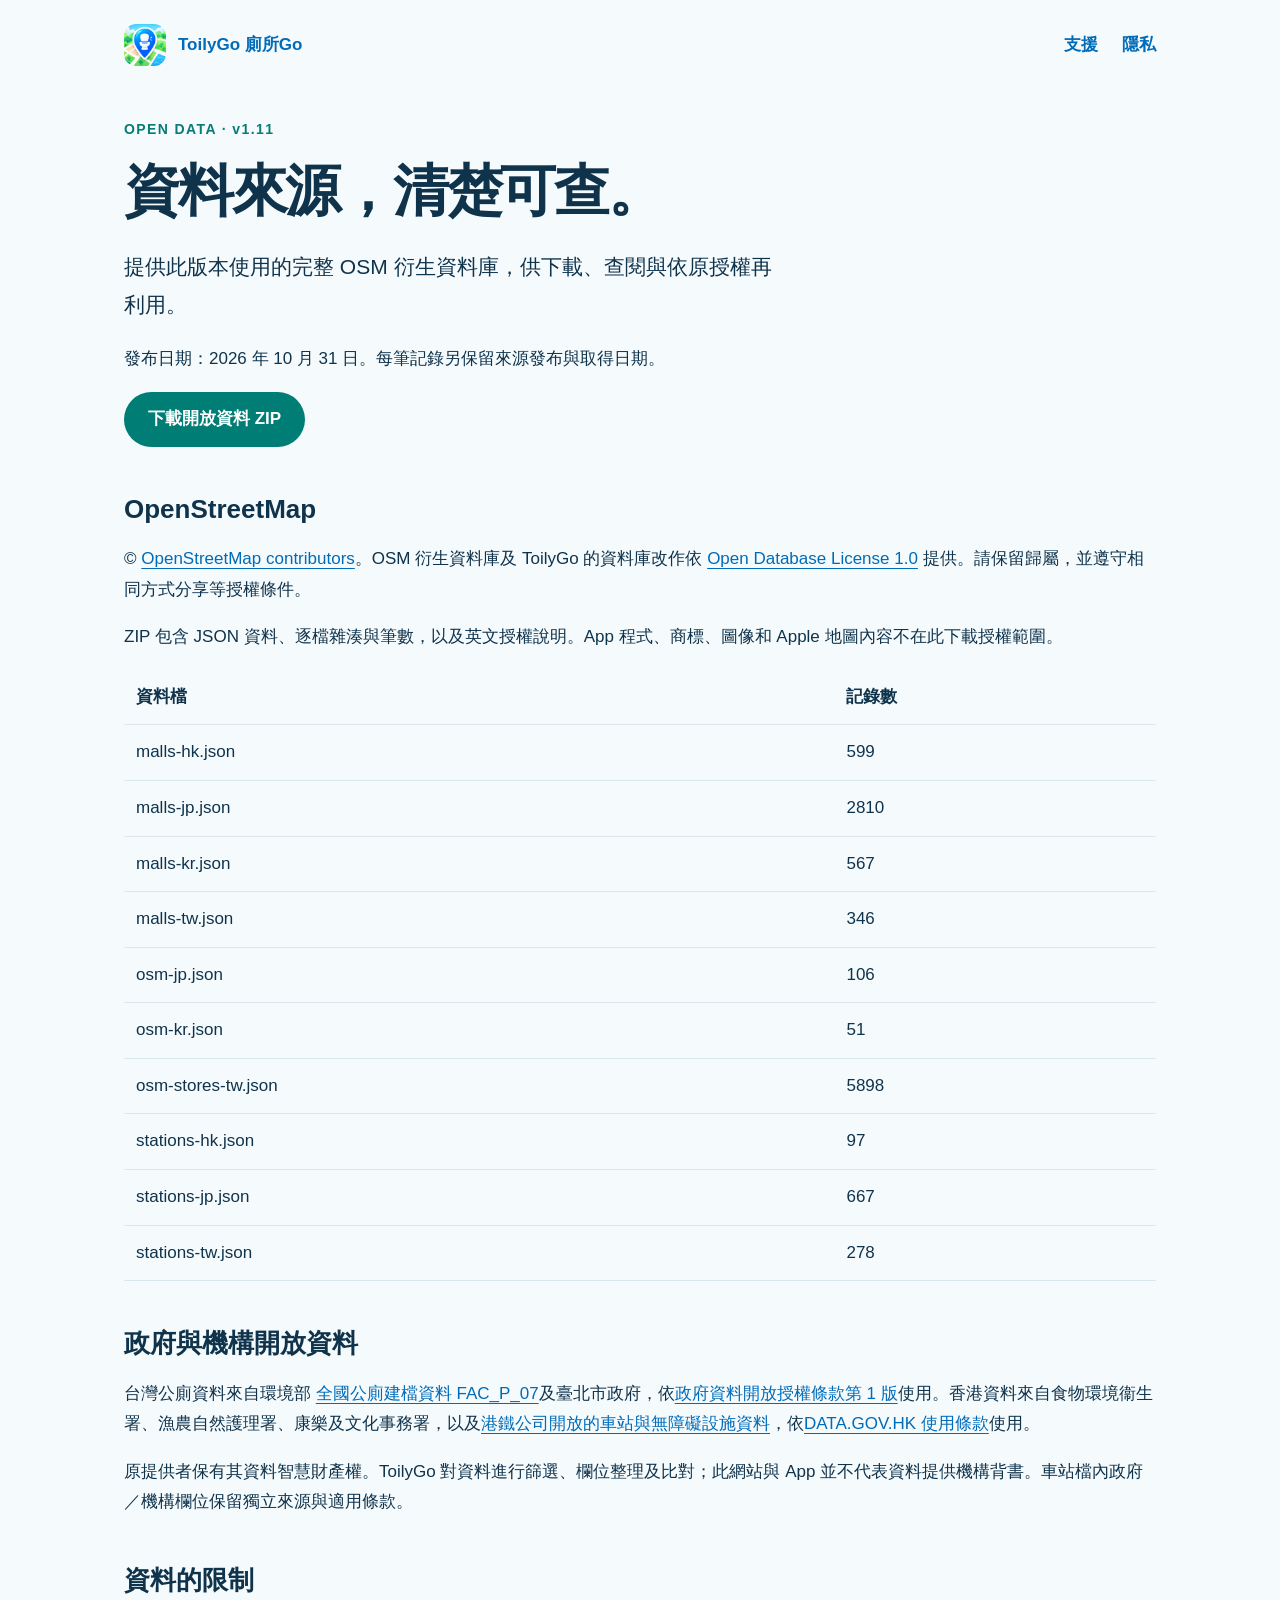
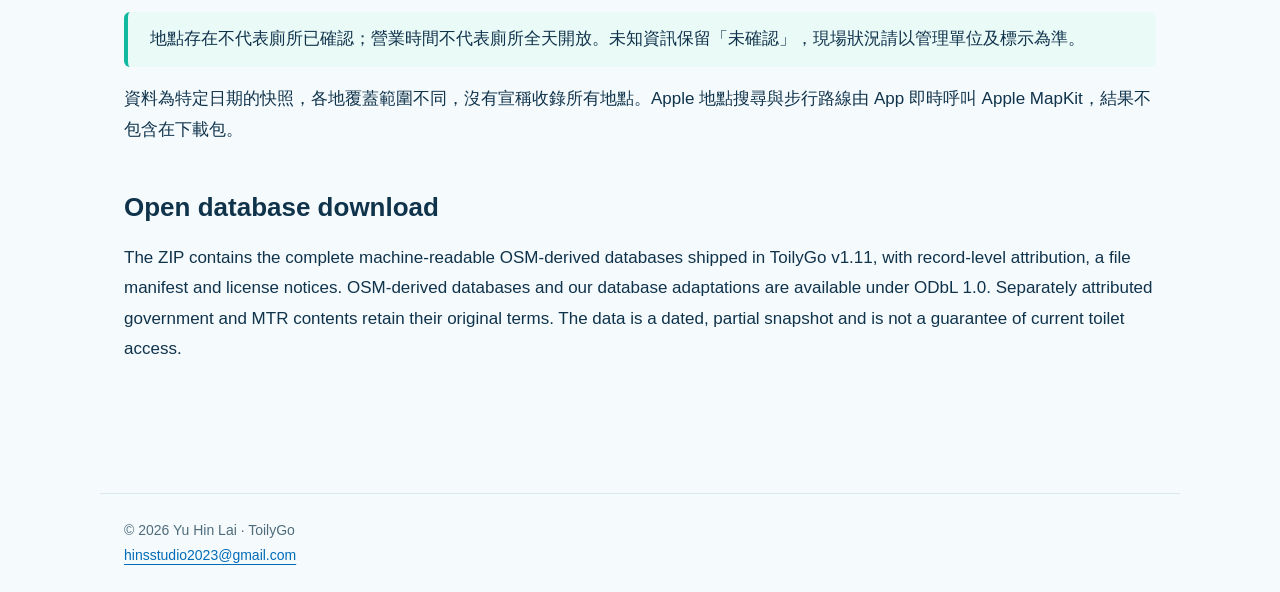
==== data.html @ 8ddc53fe "Publish licensed open databases and source attribution for ToilyGo 1.11" ====
<!doctype html><html lang="zh-Hant"><head><meta charset="utf-8"><meta name="viewport" content="width=device-width,initial-scale=1"><title>開放資料與來源 · ToilyGo</title><link rel="stylesheet" href="style.css"><link rel="icon" href="icon.png"></head><body><nav><a class="brand" href="index.html"><img src="icon.png" alt=""><span>ToilyGo 廁所Go</span></a><div class="links"><a href="index.html#support">支援</a><a href="privacy.html">隱私</a></div></nav><main><span class="eyebrow">OPEN DATA · v1.11</span><h1>資料來源，清楚可查。</h1><p class="lead">提供此版本使用的完整 OSM 衍生資料庫，供下載、查閱與依原授權再利用。</p><p>發布日期：2026 年 10 月 31 日。每筆記錄另保留來源發布與取得日期。</p><p><a class="button" href="toilygo-open-data-v1.11.zip" download>下載開放資料 ZIP</a></p><section><h2>OpenStreetMap</h2><p>© <a href="https://www.openstreetmap.org/copyright">OpenStreetMap contributors</a>。OSM 衍生資料庫及 ToilyGo 的資料庫改作依 <a href="https://opendatacommons.org/licenses/odbl/1-0/">Open Database License 1.0</a> 提供。請保留歸屬，並遵守相同方式分享等授權條件。</p><p>ZIP 包含 JSON 資料、逐檔雜湊與筆數，以及英文授權說明。App 程式、商標、圖像和 Apple 地圖內容不在此下載授權範圍。</p><table><thead><tr><th>資料檔</th><th>記錄數</th></tr></thead><tbody><tr><td>malls-hk.json</td><td>599</td></tr><tr><td>malls-jp.json</td><td>2810</td></tr><tr><td>malls-kr.json</td><td>567</td></tr><tr><td>malls-tw.json</td><td>346</td></tr><tr><td>osm-jp.json</td><td>106</td></tr><tr><td>osm-kr.json</td><td>51</td></tr><tr><td>osm-stores-tw.json</td><td>5898</td></tr><tr><td>stations-hk.json</td><td>97</td></tr><tr><td>stations-jp.json</td><td>667</td></tr><tr><td>stations-tw.json</td><td>278</td></tr></tbody></table></section><section><h2>政府與機構開放資料</h2><p>台灣公廁資料來自環境部 <a href="https://data.moenv.gov.tw/dataset/detail/FAC_P_07">全國公廁建檔資料 FAC_P_07</a>及臺北市政府，依<a href="https://data.gov.tw/license">政府資料開放授權條款第 1 版</a>使用。香港資料來自食物環境衞生署、漁農自然護理署、康樂及文化事務署，以及<a href="https://data.gov.hk/en-data/dataset/mtr-data-routes-fares-barrier-free-facilities">港鐵公司開放的車站與無障礙設施資料</a>，依<a href="https://data.gov.hk/en/terms-and-conditions">DATA.GOV.HK 使用條款</a>使用。</p><p>原提供者保有其資料智慧財產權。ToilyGo 對資料進行篩選、欄位整理及比對；此網站與 App 並不代表資料提供機構背書。車站檔內政府／機構欄位保留獨立來源與適用條款。</p></section><section><h2>資料的限制</h2><div class="notice">地點存在不代表廁所已確認；營業時間不代表廁所全天開放。未知資訊保留「未確認」，現場狀況請以管理單位及標示為準。</div><p>資料為特定日期的快照，各地覆蓋範圍不同，沒有宣稱收錄所有地點。Apple 地點搜尋與步行路線由 App 即時呼叫 Apple MapKit，結果不包含在下載包。</p></section><section lang="en"><h2>Open database download</h2><p>The ZIP contains the complete machine-readable OSM-derived databases shipped in ToilyGo v1.11, with record-level attribution, a file manifest and license notices. OSM-derived databases and our database adaptations are available under ODbL 1.0. Separately attributed government and MTR contents retain their original terms. The data is a dated, partial snapshot and is not a guarantee of current toilet access.</p></section></main><footer>© 2026 Yu Hin Lai · ToilyGo<br><a href="mailto:hinsstudio2023@gmail.com">hinsstudio2023@gmail.com</a></footer></body></html>
---- style.css ----
*{box-sizing:border-box}html{scroll-behavior:smooth}body{margin:0;color:#10334c;background:#f5fbfd;font:17px/1.8 -apple-system,BlinkMacSystemFont,"Segoe UI",sans-serif}a{color:#006bb8;text-underline-offset:4px}a:focus-visible{outline:3px solid #087c75;outline-offset:5px}nav,main,footer{max-width:1080px;margin:auto;padding:24px}nav{display:flex;align-items:center;justify-content:space-between;gap:20px}nav a{font-weight:700;text-decoration:none}.brand{display:flex;align-items:center;gap:12px}.brand img{width:42px;border-radius:12px}.links{display:flex;gap:24px;flex-wrap:wrap}.hero{padding:56px 0;display:grid;grid-template-columns:1fr 210px;gap:40px;align-items:center}.hero img{width:100%;border-radius:44px;box-shadow:0 24px 60px #b5dce8}h1{font-size:clamp(32px,5vw,56px);line-height:1.2;letter-spacing:-.04em;margin:12px 0 24px}h2{font-size:26px;line-height:1.4;margin:0 0 14px}h3{font-size:20px}.eyebrow{font-size:14px;font-weight:700;letter-spacing:.1em;color:#087c75}.lead{font-size:21px;max-width:650px}.button{display:inline-block;padding:12px 24px;border-radius:100px;background:#007d74;color:#fff;text-decoration:none;font-weight:700}.grid{display:grid;grid-template-columns:repeat(3,1fr);gap:20px;margin:28px 0 48px}.card,article{padding:30px;border:1px solid #d8e8ed;border-radius:22px;background:white}.card p{margin-bottom:0}section{margin:44px 0}.muted{color:#506c7c;font-size:15px}details{border-top:1px solid #d8e8ed;padding:16px 0}summary{font-weight:650;cursor:pointer}article{max-width:850px;margin:auto}article h2{margin-top:36px}article h2:first-child{margin-top:0}table{width:100%;border-collapse:collapse}td,th{text-align:left;padding:12px;border-bottom:1px solid #d8e8ed}footer{font-size:14px;color:#506c7c;border-top:1px solid #d8e8ed;margin-top:60px}li{margin:8px 0}.notice{border-left:4px solid #11b9a0;padding:12px 22px;background:#eafaf7;border-radius:6px}img{max-width:100%}@media(max-width:700px){nav{align-items:flex-start}.links{gap:12px}.hero{grid-template-columns:1fr;padding:28px 0}.hero img{width:128px;grid-row:1;border-radius:30px}.grid{grid-template-columns:1fr}.card,article{padding:22px}main,nav,footer{padding:20px}}
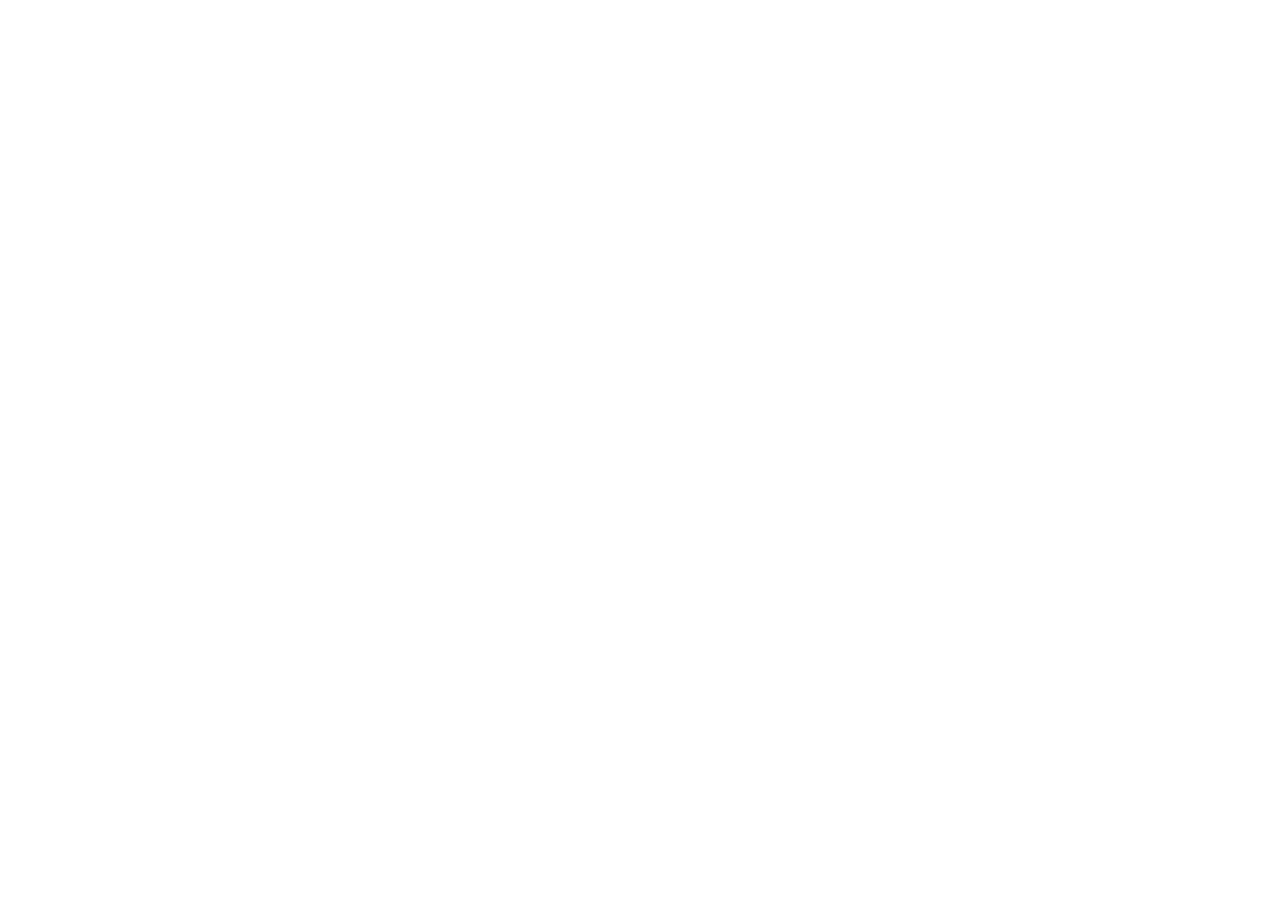
==== commit 8b823d58: "Redirect website pages to ToilyGo brand URL" ====
--- a/data.html
+++ b/data.html
@@ -1 +1 @@
-<!doctype html><html lang="zh-Hant"><head><meta charset="utf-8"><meta name="viewport" content="width=device-width,initial-scale=1"><title>開放資料與來源 · ToilyGo</title><link rel="stylesheet" href="style.css"><link rel="icon" href="icon.png"></head><body><nav><a class="brand" href="index.html"><img src="icon.png" alt=""><span>ToilyGo 廁所Go</span></a><div class="links"><a href="index.html#support">支援</a><a href="privacy.html">隱私</a></div></nav><main><span class="eyebrow">OPEN DATA · v1.11</span><h1>資料來源，清楚可查。</h1><p class="lead">提供此版本使用的完整 OSM 衍生資料庫，供下載、查閱與依原授權再利用。</p><p>發布日期：2026 年 10 月 31 日。每筆記錄另保留來源發布與取得日期。</p><p><a class="button" href="toilygo-open-data-v1.11.zip" download>下載開放資料 ZIP</a></p><section><h2>OpenStreetMap</h2><p>© <a href="https://www.openstreetmap.org/copyright">OpenStreetMap contributors</a>。OSM 衍生資料庫及 ToilyGo 的資料庫改作依 <a href="https://opendatacommons.org/licenses/odbl/1-0/">Open Database License 1.0</a> 提供。請保留歸屬，並遵守相同方式分享等授權條件。</p><p>ZIP 包含 JSON 資料、逐檔雜湊與筆數，以及英文授權說明。App 程式、商標、圖像和 Apple 地圖內容不在此下載授權範圍。</p><table><thead><tr><th>資料檔</th><th>記錄數</th></tr></thead><tbody><tr><td>malls-hk.json</td><td>599</td></tr><tr><td>malls-jp.json</td><td>2810</td></tr><tr><td>malls-kr.json</td><td>567</td></tr><tr><td>malls-tw.json</td><td>346</td></tr><tr><td>osm-jp.json</td><td>106</td></tr><tr><td>osm-kr.json</td><td>51</td></tr><tr><td>osm-stores-tw.json</td><td>5898</td></tr><tr><td>stations-hk.json</td><td>97</td></tr><tr><td>stations-jp.json</td><td>667</td></tr><tr><td>stations-tw.json</td><td>278</td></tr></tbody></table></section><section><h2>政府與機構開放資料</h2><p>台灣公廁資料來自環境部 <a href="https://data.moenv.gov.tw/dataset/detail/FAC_P_07">全國公廁建檔資料 FAC_P_07</a>及臺北市政府，依<a href="https://data.gov.tw/license">政府資料開放授權條款第 1 版</a>使用。香港資料來自食物環境衞生署、漁農自然護理署、康樂及文化事務署，以及<a href="https://data.gov.hk/en-data/dataset/mtr-data-routes-fares-barrier-free-facilities">港鐵公司開放的車站與無障礙設施資料</a>，依<a href="https://data.gov.hk/en/terms-and-conditions">DATA.GOV.HK 使用條款</a>使用。</p><p>原提供者保有其資料智慧財產權。ToilyGo 對資料進行篩選、欄位整理及比對；此網站與 App 並不代表資料提供機構背書。車站檔內政府／機構欄位保留獨立來源與適用條款。</p></section><section><h2>資料的限制</h2><div class="notice">地點存在不代表廁所已確認；營業時間不代表廁所全天開放。未知資訊保留「未確認」，現場狀況請以管理單位及標示為準。</div><p>資料為特定日期的快照，各地覆蓋範圍不同，沒有宣稱收錄所有地點。Apple 地點搜尋與步行路線由 App 即時呼叫 Apple MapKit，結果不包含在下載包。</p></section><section lang="en"><h2>Open database download</h2><p>The ZIP contains the complete machine-readable OSM-derived databases shipped in ToilyGo v1.11, with record-level attribution, a file manifest and license notices. OSM-derived databases and our database adaptations are available under ODbL 1.0. Separately attributed government and MTR contents retain their original terms. The data is a dated, partial snapshot and is not a guarantee of current toilet access.</p></section></main><footer>© 2026 Yu Hin Lai · ToilyGo<br><a href="mailto:hinsstudio2023@gmail.com">hinsstudio2023@gmail.com</a></footer></body></html>+<!doctype html><html lang="zh-Hant"><head><meta charset="utf-8"><meta name="viewport" content="width=device-width,initial-scale=1"><title>ToilyGo｜開放資料與來源</title><link rel="stylesheet" href="style.css"><link rel="icon" href="icon.png"><meta name="application-name" content="ToilyGo"><meta name="apple-mobile-web-app-title" content="ToilyGo"><meta property="og:site_name" content="ToilyGo"><meta property="og:title" content="ToilyGo｜開放資料與來源"><meta property="og:type" content="website"><meta property="og:url" content="https://toilygo.github.io/data.html"><link rel="canonical" href="https://toilygo.github.io/data.html"><meta http-equiv="refresh" content="0; url=https://toilygo.github.io/data.html"><script>window.location.replace("https://toilygo.github.io/data.html" + window.location.search + window.location.hash);</script></head><body><nav><a class="brand" href="index.html"><img src="icon.png" alt=""><span>ToilyGo 廁所Go</span></a><div class="links"><a href="index.html#support">支援</a><a href="privacy.html">隱私</a></div></nav><main><span class="eyebrow">OPEN DATA · v1.11</span><h1>資料來源，清楚可查。</h1><p class="lead">提供此版本使用的完整 OSM 衍生資料庫，供下載、查閱與依原授權再利用。</p><p>發布日期：2026 年 10 月 31 日。每筆記錄另保留來源發布與取得日期。</p><p><a class="button" href="toilygo-open-data-v1.11.zip" download>下載開放資料 ZIP</a></p><section><h2>OpenStreetMap</h2><p>© <a href="https://www.openstreetmap.org/copyright">OpenStreetMap contributors</a>。OSM 衍生資料庫及 ToilyGo 的資料庫改作依 <a href="https://opendatacommons.org/licenses/odbl/1-0/">Open Database License 1.0</a> 提供。請保留歸屬，並遵守相同方式分享等授權條件。</p><p>ZIP 包含 JSON 資料、逐檔雜湊與筆數，以及英文授權說明。App 程式、商標、圖像和 Apple 地圖內容不在此下載授權範圍。</p><table><thead><tr><th>資料檔</th><th>記錄數</th></tr></thead><tbody><tr><td>malls-hk.json</td><td>599</td></tr><tr><td>malls-jp.json</td><td>2810</td></tr><tr><td>malls-kr.json</td><td>567</td></tr><tr><td>malls-tw.json</td><td>346</td></tr><tr><td>osm-jp.json</td><td>106</td></tr><tr><td>osm-kr.json</td><td>51</td></tr><tr><td>osm-stores-tw.json</td><td>5898</td></tr><tr><td>stations-hk.json</td><td>97</td></tr><tr><td>stations-jp.json</td><td>667</td></tr><tr><td>stations-tw.json</td><td>278</td></tr></tbody></table></section><section><h2>政府與機構開放資料</h2><p>台灣公廁資料來自環境部 <a href="https://data.moenv.gov.tw/dataset/detail/FAC_P_07">全國公廁建檔資料 FAC_P_07</a>及臺北市政府，依<a href="https://data.gov.tw/license">政府資料開放授權條款第 1 版</a>使用。香港資料來自食物環境衞生署、漁農自然護理署、康樂及文化事務署，以及<a href="https://data.gov.hk/en-data/dataset/mtr-data-routes-fares-barrier-free-facilities">港鐵公司開放的車站與無障礙設施資料</a>，依<a href="https://data.gov.hk/en/terms-and-conditions">DATA.GOV.HK 使用條款</a>使用。</p><p>原提供者保有其資料智慧財產權。ToilyGo 對資料進行篩選、欄位整理及比對；此網站與 App 並不代表資料提供機構背書。車站檔內政府／機構欄位保留獨立來源與適用條款。</p></section><section><h2>資料的限制</h2><div class="notice">地點存在不代表廁所已確認；營業時間不代表廁所全天開放。未知資訊保留「未確認」，現場狀況請以管理單位及標示為準。</div><p>資料為特定日期的快照，各地覆蓋範圍不同，沒有宣稱收錄所有地點。Apple 地點搜尋與步行路線由 App 即時呼叫 Apple MapKit，結果不包含在下載包。</p></section><section lang="en"><h2>Open database download</h2><p>The ZIP contains the complete machine-readable OSM-derived databases shipped in ToilyGo v1.11, with record-level attribution, a file manifest and license notices. OSM-derived databases and our database adaptations are available under ODbL 1.0. Separately attributed government and MTR contents retain their original terms. The data is a dated, partial snapshot and is not a guarantee of current toilet access.</p></section></main><footer>© 2026 Yu Hin Lai · ToilyGo<br><a href="mailto:hinsstudio2023@gmail.com">hinsstudio2023@gmail.com</a></footer></body></html>
